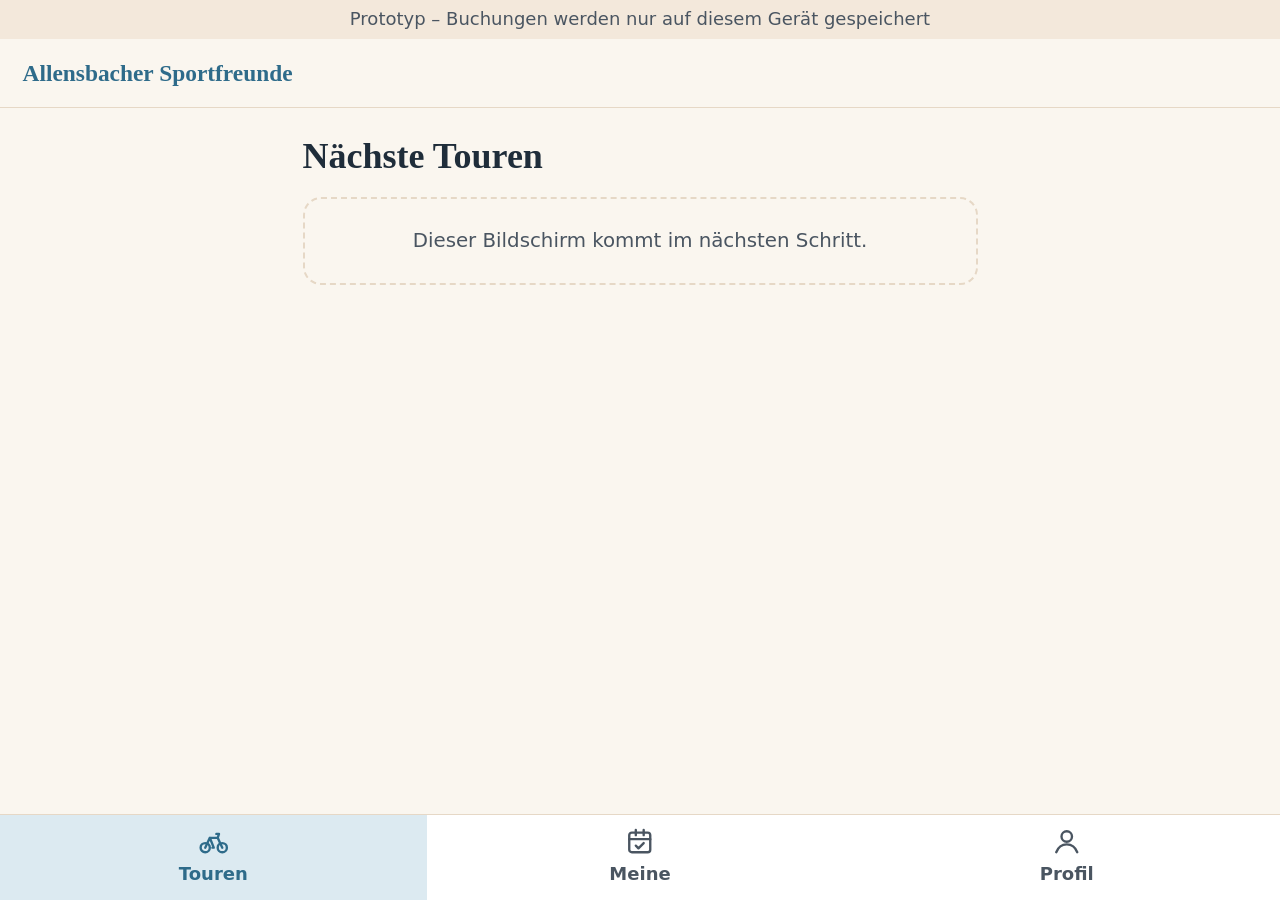
==== app/index.html @ 0e4c0e0d "App-Grundgerüst: Seite, Gestaltung, untere Navigation und Prototyp-Hinweis Co-Authored-By: Claude Op" ====
<!DOCTYPE html>
<html lang="de">
<head>
  <meta charset="utf-8">
  <meta name="viewport" content="width=device-width, initial-scale=1, viewport-fit=cover">
  <title>Allensbacher Sportfreunde – App</title>
  <meta name="description" content="App-Prototyp der Allensbacher Sportfreunde: Touren ansehen und anmelden.">
  <meta name="theme-color" content="#2E6B8A">
  <link rel="stylesheet" href="app.css">
</head>
<body>
  <!-- Dezenter Hinweis ganz oben: Das ist nur ein Prototyp -->
  <p class="prototyp-hinweis">Prototyp – Buchungen werden nur auf diesem Gerät gespeichert</p>

  <header class="app-kopf">
    <a class="app-logo" href="#/touren">Allensbacher Sportfreunde</a>
  </header>

  <!-- Hier setzt app.js den jeweiligen Bildschirm ein (Touren, Details, Profil ...) -->
  <main id="inhalt" class="app-inhalt" tabindex="-1"></main>

  <!-- Untere Navigationsleiste – wie in der Skizze im Businessplan -->
  <nav class="leiste" aria-label="Hauptmenü">
    <a href="#/touren" data-bereich="touren">
      <svg viewBox="0 0 24 24" aria-hidden="true"><circle cx="5.5" cy="16.5" r="3.5"/><circle cx="18.5" cy="16.5" r="3.5"/><path d="M5.5 16.5 9 9h6l3.5 7.5M9 9 12 16.5h-1M14 6h2l-1 3"/></svg>
      <span>Touren</span>
    </a>
    <a href="#/meine" data-bereich="meine">
      <svg viewBox="0 0 24 24" aria-hidden="true"><rect x="4" y="5" width="16" height="15" rx="2"/><path d="M4 10h16M9 3v4M15 3v4M9 15l2 2 4-4"/></svg>
      <span>Meine</span>
    </a>
    <a href="#/profil" data-bereich="profil">
      <svg viewBox="0 0 24 24" aria-hidden="true"><circle cx="12" cy="8" r="4"/><path d="M4 20c1.5-4 4.5-6 8-6s6.5 2 8 6"/></svg>
      <span>Profil</span>
    </a>
    <a href="#/gastgeber" data-bereich="gastgeber" hidden>
      <svg viewBox="0 0 24 24" aria-hidden="true"><path d="M6 21V4M6 4h11l-2 4 2 4H6"/></svg>
      <span>Gastgeber</span>
    </a>
  </nav>

  <script src="app.js"></script>
</body>
</html>
---- app/app.css ----
/* ==========================================================================
   Allensbacher Sportfreunde – Gestaltung der App
   --------------------------------------------------------------------------
   Gleiche Farben und Schriften wie die Website (css/style.css), aber für das
   Handy gebaut: große Schrift, große Knöpfe, Navigationsleiste unten.

   Aufbau dieser Datei:
   1. Farben und Grundwerte
   2. Grundlagen
   3. Hinweis, Kopf und Navigationsleiste
   4. Bausteine (Karten, Knöpfe, Formulare ...)
   5. Bildschirme (Touren, Details, Profil, Gastgeber)
   ========================================================================== */


/* 1. Farben und Grundwerte --------------------------------------------------
   Dieselben Werte wie auf der Website. Ändert man dort eine Farbe,
   sollte man sie hier auch ändern. */
:root {
  --creme:        #FAF6EF;
  --sand:         #F3E8DB;
  --sand-dunkel:  #E6D8C6;
  --see:          #2E6B8A;
  --see-hell:     #DCEAF1;
  --orange:       #E8834A;
  --orange-text:  #A54817;
  --orange-hell:  #FBE6D4;
  --tinte:        #1F2D3A;
  --grau:         #4A5561;
  --weiss:        #FFFFFF;

  --schrift-titel: "Iowan Old Style", "Palatino Linotype", Palatino, Georgia, serif;
  --schrift-text:  system-ui, -apple-system, "Segoe UI", Roboto, Helvetica, Arial, sans-serif;

  --rund: 1rem;
  --leiste-hoehe: 4.75rem;  /* Höhe der unteren Navigationsleiste */
}


/* 2. Grundlagen -------------------------------------------------------------
   1rem = 18px. Keine Schrift in der App ist kleiner als 1rem. */
html {
  font-size: 112.5%;
  -webkit-text-size-adjust: 100%;
}

*,
*::before,
*::after { box-sizing: border-box; }

body {
  margin: 0;
  background: var(--creme);
  color: var(--tinte);
  font-family: var(--schrift-text);
  font-size: 1.1rem;        /* ca. 20px */
  line-height: 1.55;
  /* Platz lassen, damit die Leiste unten nichts verdeckt */
  padding-bottom: calc(var(--leiste-hoehe) + env(safe-area-inset-bottom));
}

h1, h2, h3 {
  font-family: var(--schrift-titel);
  font-weight: 700;
  line-height: 1.2;
  margin: 0 0 0.5em;
}
h1 { font-size: 2rem; }
h2 { font-size: 1.45rem; }
h3 { font-size: 1.2rem; }

p { margin: 0 0 1em; }

a { color: var(--see); text-underline-offset: 0.2em; }

:focus-visible {
  outline: 3px solid var(--orange);
  outline-offset: 3px;
  border-radius: 4px;
}
/* Die Überschrift bekommt beim Bildschirmwechsel den Fokus (für Vorleseprogramme),
   soll dabei aber keinen Rahmen zeigen. */
h1:focus { outline: none; }

[hidden] { display: none !important; }


/* 3. Hinweis, Kopf und Navigationsleiste ------------------------------------ */

/* Dezenter Streifen ganz oben */
.prototyp-hinweis {
  margin: 0;
  padding: 0.4rem 1rem;
  padding-top: calc(0.4rem + env(safe-area-inset-top));
  background: var(--sand);
  color: var(--grau);
  font-size: 1rem;
  line-height: 1.35;
  text-align: center;
}

.app-kopf {
  padding: 0.9rem 1.25rem;
  border-bottom: 1px solid var(--sand-dunkel);
}
.app-logo {
  font-family: var(--schrift-titel);
  font-weight: 700;
  font-size: 1.3rem;
  color: var(--see);
  text-decoration: none;
}

.app-inhalt {
  max-width: 40rem;
  margin: 0 auto;
  padding: 1.5rem 1.25rem 2rem;
}
.app-inhalt:focus { outline: none; }

/* Untere Navigationsleiste, immer sichtbar */
.leiste {
  position: fixed;
  left: 0;
  right: 0;
  bottom: 0;
  z-index: 5;
  display: flex;
  background: var(--weiss);
  border-top: 1px solid var(--sand-dunkel);
  padding-bottom: env(safe-area-inset-bottom);   /* Abstand zum Home-Balken am iPhone */
}
.leiste a {
  flex: 1;
  display: flex;
  flex-direction: column;
  align-items: center;
  justify-content: center;
  gap: 0.15rem;
  min-height: var(--leiste-hoehe);
  color: var(--grau);
  text-decoration: none;
  font-size: 1rem;
  font-weight: 600;
}
.leiste svg {
  width: 1.75rem;
  height: 1.75rem;
  fill: none;
  stroke: currentColor;
  stroke-width: 1.8;
  stroke-linecap: round;
  stroke-linejoin: round;
}
.leiste a[aria-current="page"] {
  color: var(--see);
  background: var(--see-hell);
}


/* 4. Bausteine --------------------------------------------------------------- */

/* Kleine orange Zeile über Titeln, z. B. „MI · 18:00“ */
.dachzeile {
  display: block;
  font-size: 1rem;
  font-weight: 700;
  letter-spacing: 0.06em;
  text-transform: uppercase;
  color: var(--orange-text);
  margin-bottom: 0.2rem;
}

.einleitung { color: var(--grau); }

.karte {
  display: block;
  background: var(--weiss);
  border: 1px solid var(--sand-dunkel);
  border-radius: var(--rund);
  padding: 1.25rem;
  color: inherit;
  text-decoration: none;
}

.liste {
  list-style: none;
  margin: 0;
  padding: 0;
  display: grid;
  gap: 1rem;
}

/* Große Knöpfe: mindestens 3.5rem (63px) hoch, gut zu treffen */
.knopf {
  display: flex;
  align-items: center;
  justify-content: center;
  width: 100%;
  min-height: 3.5rem;
  padding: 0.75rem 1.5rem;
  border: 2px solid var(--see);
  border-radius: 999px;
  background: var(--see);
  color: var(--weiss);
  font: inherit;
  font-size: 1.2rem;
  font-weight: 700;
  text-decoration: none;
  cursor: pointer;
}
.knopf:active { background: var(--tinte); border-color: var(--tinte); }

.knopf--hell { background: var(--weiss); color: var(--see); }
.knopf--hell:active { background: var(--see-hell); }

/* Abmelden: bewusst anders als „Anmelden“, damit man es nicht verwechselt */
.knopf--abmelden { background: var(--weiss); color: var(--orange-text); border-color: var(--orange-text); }
.knopf--abmelden:active { background: var(--orange-hell); }

.knopf:disabled {
  background: var(--sand-dunkel);
  border-color: var(--sand-dunkel);
  color: var(--grau);
  cursor: not-allowed;
}

.knopfreihe { display: grid; gap: 0.75rem; margin-top: 1.5rem; }

/* Zurück-Link oben auf Unterseiten */
.zurueck {
  display: inline-flex;
  align-items: center;
  min-height: 3rem;
  margin: -0.5rem 0 0.5rem;
  font-weight: 600;
}

/* Kleines Etikett, z. B. „Beispieltermin“ */
.etikett {
  display: inline-block;
  padding: 0.1rem 0.75rem;
  border-radius: 999px;
  background: var(--orange-hell);
  color: #8A3E14;
  font-size: 1rem;
  font-weight: 700;
}

/* Rückmeldung nach einer Aktion */
.meldung {
  padding: 1rem 1.25rem;
  border-radius: var(--rund);
  background: var(--see-hell);
  border-left: 5px solid var(--see);
  margin-bottom: 1.25rem;
}

.leer {
  padding: 1.5rem 1.25rem;
  border: 2px dashed var(--sand-dunkel);
  border-radius: var(--rund);
  color: var(--grau);
  text-align: center;
}

.hinweis { color: var(--grau); font-size: 1rem; }

/* Formulare */
.formular { display: grid; gap: 1.25rem; }
.formular label { display: block; font-weight: 700; margin-bottom: 0.3rem; }
.formular .optional { font-weight: 400; color: var(--grau); }
.formular input,
.formular textarea {
  width: 100%;
  min-height: 3.25rem;
  padding: 0.7rem 1rem;
  border: 2px solid #8C9AA6;
  border-radius: 0.6rem;
  background: var(--weiss);
  color: var(--tinte);
  font: inherit;
}
.formular textarea { min-height: 7rem; resize: vertical; }
.formular input:focus,
.formular textarea:focus {
  border-color: var(--see);
  outline: 3px solid var(--see-hell);
  outline-offset: 0;
}
.formular .zwei-spalten { display: grid; grid-template-columns: 1fr 1fr; gap: 1rem; }

/* Schalter (für den Gastgeber-Modus): ein Kontrollkästchen, das wie ein Schalter aussieht */
.schalter {
  display: flex;
  align-items: center;
  justify-content: space-between;
  gap: 1rem;
  min-height: 3.5rem;
  font-weight: 700;
  cursor: pointer;
}
.schalter input {
  appearance: none;
  -webkit-appearance: none;
  flex: none;
  position: relative;
  width: 4rem;
  height: 2.25rem;
  margin: 0;
  border-radius: 999px;
  background: #8C9AA6;
  cursor: pointer;
  transition: background 0.2s;
}
.schalter input::after {
  content: "";
  position: absolute;
  top: 0.25rem;
  left: 0.25rem;
  width: 1.75rem;
  height: 1.75rem;
  border-radius: 50%;
  background: var(--weiss);
  transition: transform 0.2s;
}
.schalter input:checked { background: var(--see); }
.schalter input:checked::after { transform: translateX(1.75rem); }


/* 5. Bildschirme ------------------------------------------------------------- */

/* Touren-Liste: jede Karte ist ein großer Link zu den Details */
.tourkarte h2 { margin: 0.1rem 0 0.2rem; font-size: 1.4rem; }
.tourkarte__werte { color: var(--grau); margin: 0 0 0.75rem; }
.tourkarte__fuss {
  display: flex;
  flex-wrap: wrap;
  align-items: center;
  justify-content: space-between;
  gap: 0.5rem;
}
.tourkarte--angemeldet { border: 2px solid var(--see); }

/* Freie Plätze */
.plaetze { font-weight: 700; color: var(--see); }
.plaetze--wenig { color: var(--orange-text); }
.plaetze--voll { color: var(--grau); }

.angemeldet-marke {
  display: inline-block;
  padding: 0.1rem 0.75rem;
  border-radius: 999px;
  background: var(--see);
  color: var(--weiss);
  font-size: 1rem;
  font-weight: 700;
}

/* Tour-Details: Werte als Kästen, darunter die Angaben */
.kennzahlen {
  display: grid;
  grid-template-columns: repeat(3, 1fr);
  gap: 0.6rem;
  margin: 1rem 0 1.5rem;
}
.kennzahl {
  margin: 0;
  background: var(--sand);
  border-radius: var(--rund);
  padding: 0.75rem;
  text-align: center;
}
.kennzahl strong {
  display: block;
  font-family: var(--schrift-titel);
  font-size: 1.5rem;
  line-height: 1.15;
  color: var(--see);
}
.kennzahl span { color: var(--grau); font-size: 1rem; }

.angaben { margin: 0; }
.angaben div { padding: 0.9rem 0; border-top: 1px solid var(--sand-dunkel); }
.angaben dt { font-weight: 700; }
.angaben dd { margin: 0.15rem 0 0; color: var(--grau); }

/* Profil und Gastgeber */
.abschnitt { margin-top: 2rem; }
.abschnitt:first-child { margin-top: 0; }

.teilnehmer { list-style: none; margin: 0; padding: 0; }
.teilnehmer li { padding: 0.9rem 0; border-top: 1px solid var(--sand-dunkel); }
.teilnehmer li:last-child { border-bottom: 1px solid var(--sand-dunkel); }
.teilnehmer strong { display: block; }
.teilnehmer span { display: block; color: var(--grau); }
.teilnehmer a { display: inline-block; min-height: 2.75rem; padding-top: 0.4rem; }

/* Auf sehr schmalen Handys: Formularfelder untereinander */
@media (max-width: 22rem) {
  .formular .zwei-spalten { grid-template-columns: 1fr; }
  .kennzahlen { grid-template-columns: 1fr 1fr; }
}
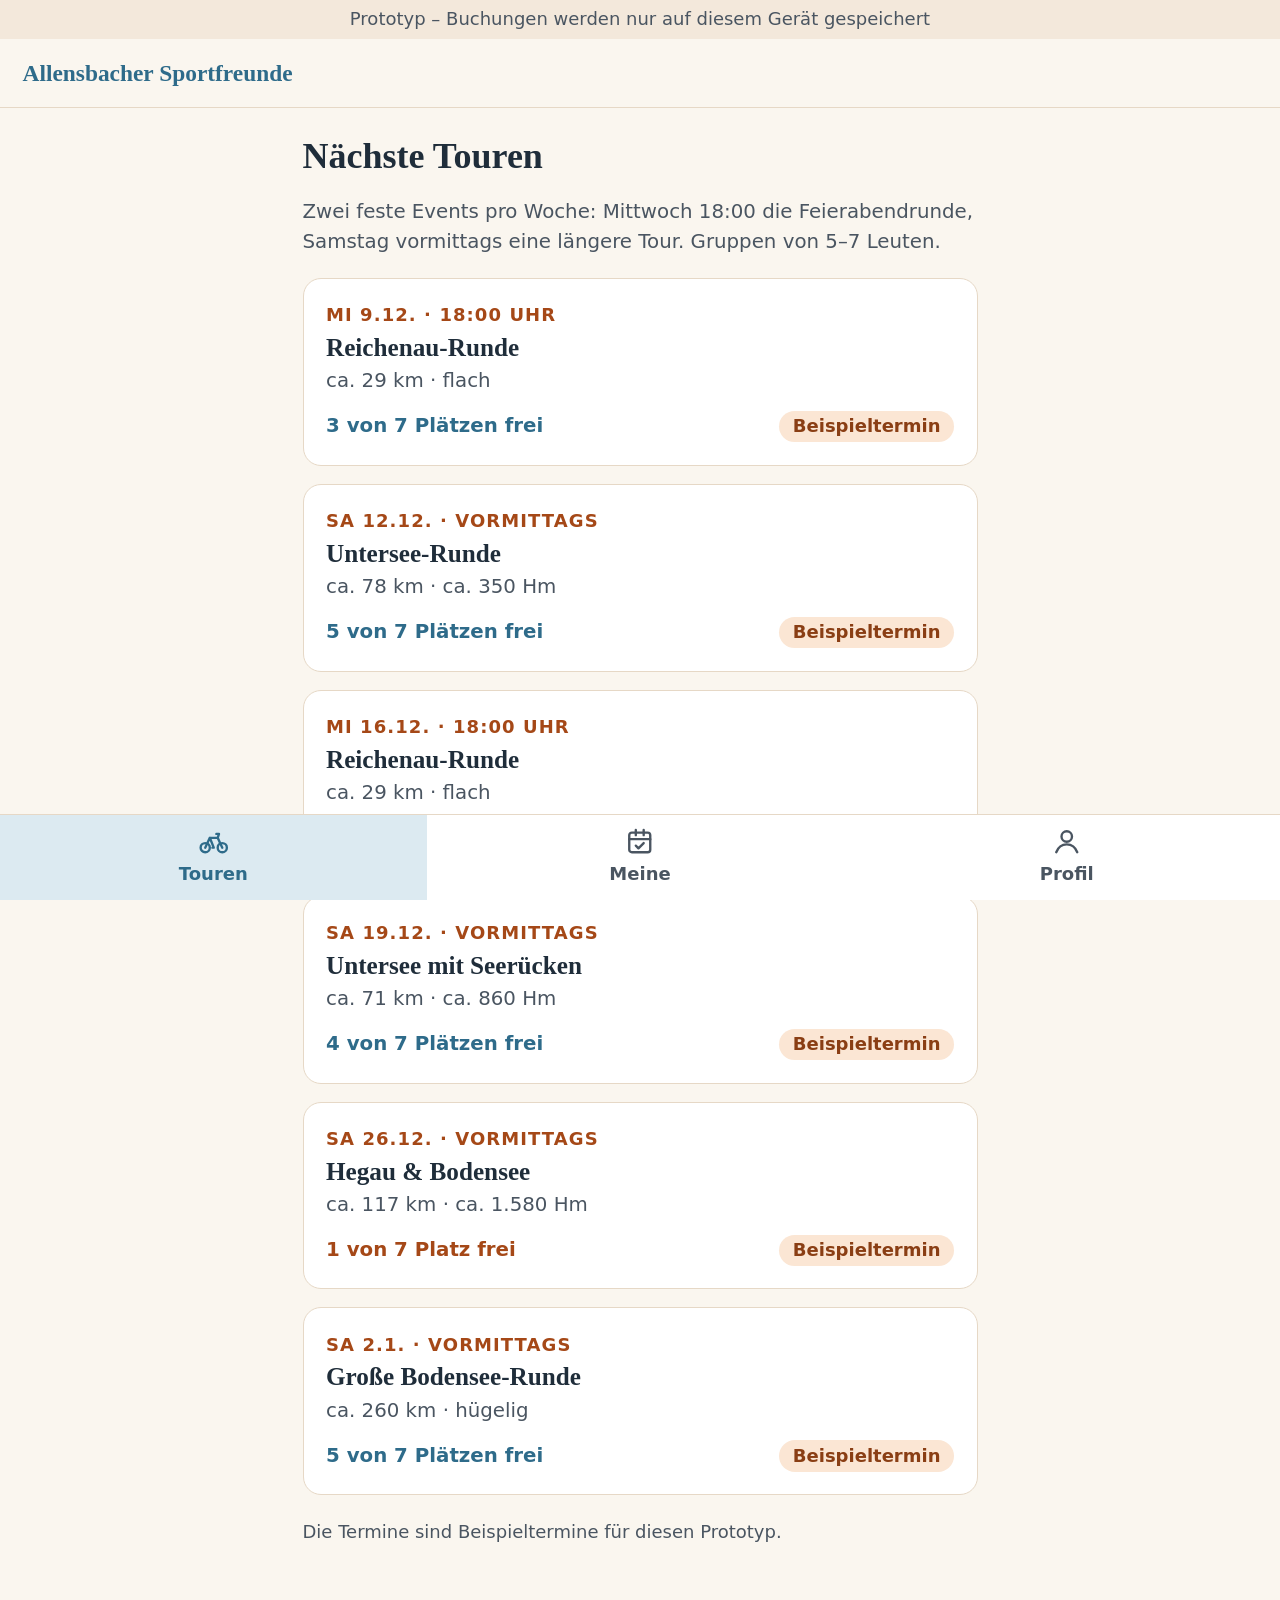
==== commit a23198a8: "App installierbar: Manifest, App-Icon im Website-Stil und Service Worker für offline Co-Authored-By:" ====
--- a/app/index.html
+++ b/app/index.html
@@ -6,6 +6,16 @@
   <title>Allensbacher Sportfreunde – App</title>
   <meta name="description" content="App-Prototyp der Allensbacher Sportfreunde: Touren ansehen und anmelden.">
   <meta name="theme-color" content="#2E6B8A">
+
+  <!-- Damit man die App auf dem Startbildschirm installieren kann -->
+  <link rel="manifest" href="manifest.webmanifest">
+  <link rel="icon" href="icons/icon.svg" type="image/svg+xml">
+  <link rel="apple-touch-icon" href="icons/apple-touch-icon.png">
+  <meta name="mobile-web-app-capable" content="yes">
+  <meta name="apple-mobile-web-app-capable" content="yes">
+  <meta name="apple-mobile-web-app-title" content="Sportfreunde">
+  <meta name="apple-mobile-web-app-status-bar-style" content="default">
+
   <link rel="stylesheet" href="app.css">
 </head>
 <body>
--- a/app/app.css
+++ b/app/app.css
@@ -226,6 +226,7 @@
 }
 
 .knopfreihe { display: grid; gap: 0.75rem; margin-top: 1.5rem; }
+.knopfreihe--details { margin: 0 0 1.5rem; }
 
 /* Zurück-Link oben auf Unterseiten */
 .zurueck {
@@ -265,14 +266,16 @@
 }
 
 .hinweis { color: var(--grau); font-size: 1rem; }
+.hinweis--unten { margin-top: 1.25rem; }
 
 /* Formulare */
-.formular { display: grid; gap: 1.25rem; }
+.formular { display: grid; grid-template-columns: minmax(0, 1fr); gap: 1.25rem; }
 .formular label { display: block; font-weight: 700; margin-bottom: 0.3rem; }
 .formular .optional { font-weight: 400; color: var(--grau); }
 .formular input,
 .formular textarea {
   width: 100%;
+  min-width: 0;             /* Datums- und Zeitfelder sonst auf dem Handy zu breit */
   min-height: 3.25rem;
   padding: 0.7rem 1rem;
   border: 2px solid #8C9AA6;
@@ -288,7 +291,7 @@
   outline: 3px solid var(--see-hell);
   outline-offset: 0;
 }
-.formular .zwei-spalten { display: grid; grid-template-columns: 1fr 1fr; gap: 1rem; }
+.formular .zwei-spalten { display: grid; grid-template-columns: minmax(0, 1fr) minmax(0, 1fr); gap: 1rem; }
 
 /* Schalter (für den Gastgeber-Modus): ein Kontrollkästchen, das wie ein Schalter aussieht */
 .schalter {
@@ -360,7 +363,7 @@
 /* Tour-Details: Werte als Kästen, darunter die Angaben */
 .kennzahlen {
   display: grid;
-  grid-template-columns: repeat(3, 1fr);
+  grid-template-columns: repeat(3, auto);   /* Breite richtet sich nach dem Inhalt */
   gap: 0.6rem;
   margin: 1rem 0 1.5rem;
 }
@@ -398,6 +401,6 @@
 
 /* Auf sehr schmalen Handys: Formularfelder untereinander */
 @media (max-width: 22rem) {
-  .formular .zwei-spalten { grid-template-columns: 1fr; }
+  .formular .zwei-spalten { grid-template-columns: minmax(0, 1fr); }
   .kennzahlen { grid-template-columns: 1fr 1fr; }
 }
